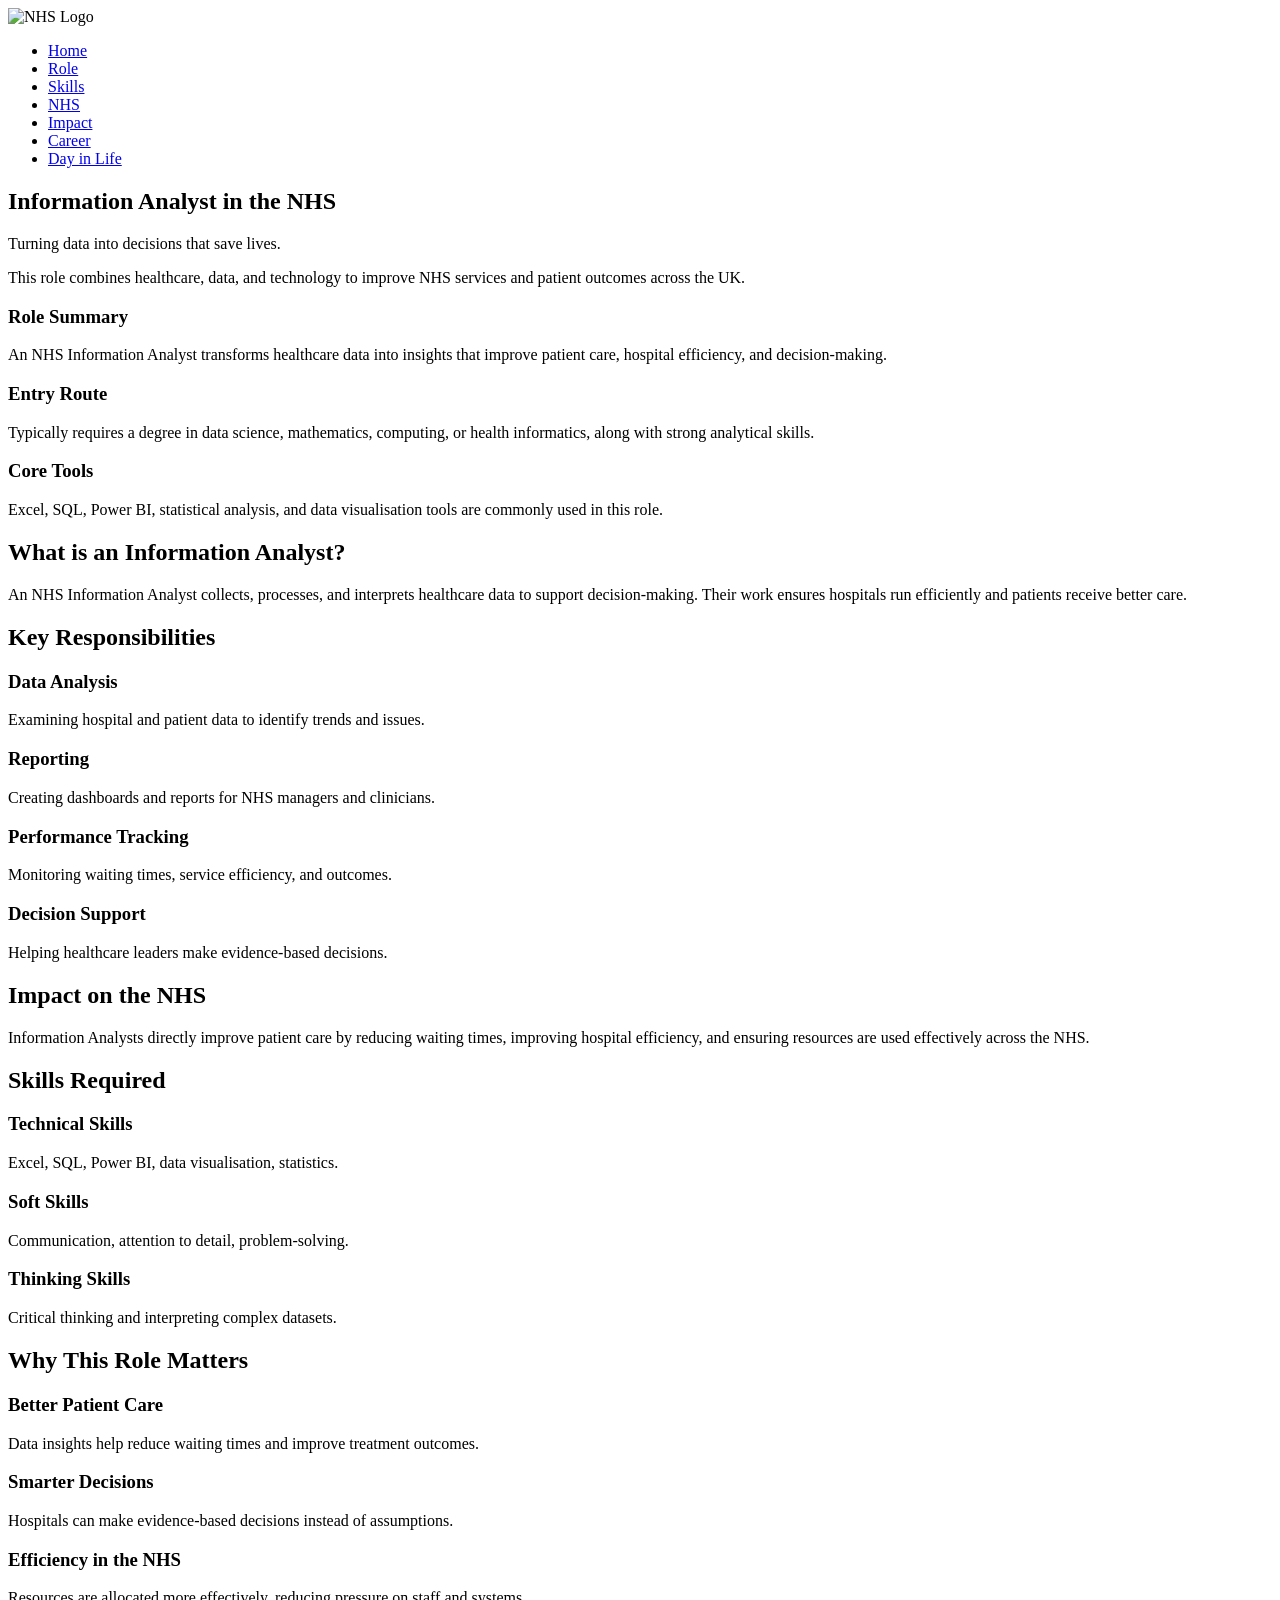
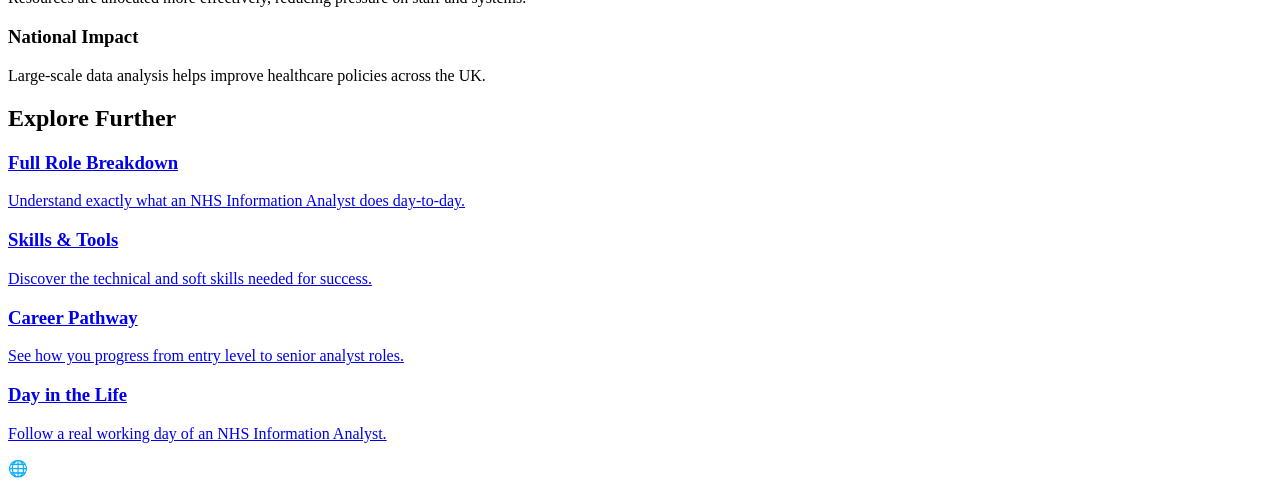
==== index.html @ d5e47838 "Rename Index.html to index.html" ====
<!DOCTYPE html>
<html>
<head>
<meta name="viewport" content="width=device-width, initial-scale=1.0">
  <title>NHS Information Analyst</title>
  <link rel="stylesheet" href="style.css">
</head>

<body>

<nav class="navbar">
  <div class="nav-left">
    <img src="images/logo.png" alt="NHS Logo">
  </div>

  <ul class="nav-links">
    <li><a href="index.html">Home</a></li>
    <li><a href="role.html">Role</a></li>
    <li><a href="skills.html">Skills</a></li>
    <li><a href="nhs.html">NHS</a></li>
    <li><a href="impact.html">Impact</a></li>
    <li><a href="career.html">Career</a></li>
    <li><a href="day.html">Day in Life</a></li>
  </ul>
</nav>

<section class="hero" style="--hero-image: url('images/home.jpg');">
  <div class="hero-overlay">
    <h1>Information Analyst in the NHS</h1>
    <p>Turning data into decisions that save lives.</p>
<p class="hero-subtext">
This role combines healthcare, data, and technology to improve NHS services and patient outcomes across the UK.
</p>
  </div>
</section>

<section class="snapshot">

  <div class="snapshot-card">
    <h3>Role Summary</h3>
    <p>
      An NHS Information Analyst transforms healthcare data into insights that improve patient care, hospital efficiency, and decision-making.
    </p>
  </div>

  <div class="snapshot-card">
    <h3>Entry Route</h3>
    <p>
      Typically requires a degree in data science, mathematics, computing, or health informatics, along with strong analytical skills.
    </p>
  </div>

  <div class="snapshot-card">
    <h3>Core Tools</h3>
    <p>
      Excel, SQL, Power BI, statistical analysis, and data visualisation tools are commonly used in this role.
    </p>
  </div>

</section>

<section class="content-preview">

  <h2>What is an Information Analyst?</h2>
  <p>
    An NHS Information Analyst collects, processes, and interprets healthcare data to support decision-making.
    Their work ensures hospitals run efficiently and patients receive better care.
  </p>

  <h2>Key Responsibilities</h2>

  <div class="info-grid">
    <div class="info-card">
      <h3>Data Analysis</h3>
      <p>Examining hospital and patient data to identify trends and issues.</p>
    </div>

    <div class="info-card">
      <h3>Reporting</h3>
      <p>Creating dashboards and reports for NHS managers and clinicians.</p>
    </div>

    <div class="info-card">
      <h3>Performance Tracking</h3>
      <p>Monitoring waiting times, service efficiency, and outcomes.</p>
    </div>

    <div class="info-card">
      <h3>Decision Support</h3>
      <p>Helping healthcare leaders make evidence-based decisions.</p>
    </div>
  </div>

  <h2>Impact on the NHS</h2>

  <div class="impact-box">
    <p>
      Information Analysts directly improve patient care by reducing waiting times, improving hospital efficiency,
      and ensuring resources are used effectively across the NHS.
    </p>
  </div>

  <h2>Skills Required</h2>

  <div class="info-grid">
    <div class="info-card">
      <h3>Technical Skills</h3>
      <p>Excel, SQL, Power BI, data visualisation, statistics.</p>
    </div>

    <div class="info-card">
      <h3>Soft Skills</h3>
      <p>Communication, attention to detail, problem-solving.</p>
    </div>

    <div class="info-card">
      <h3>Thinking Skills</h3>
      <p>Critical thinking and interpreting complex datasets.</p>
    </div>
  </div>

  <h2>Why This Role Matters</h2>

  <div class="why-matters">
    <div class="why-card">
      <h3>Better Patient Care</h3>
      <p>Data insights help reduce waiting times and improve treatment outcomes.</p>
    </div>

    <div class="why-card">
      <h3>Smarter Decisions</h3>
      <p>Hospitals can make evidence-based decisions instead of assumptions.</p>
    </div>

    <div class="why-card">
      <h3>Efficiency in the NHS</h3>
      <p>Resources are allocated more effectively, reducing pressure on staff and systems.</p>
    </div>

    <div class="why-card">
      <h3>National Impact</h3>
      <p>Large-scale data analysis helps improve healthcare policies across the UK.</p>
    </div>
  </div>

  <h2>Explore Further</h2>

  <div class="next-grid">

    <a href="role.html" class="next-card">
      <h3>Full Role Breakdown</h3>
      <p>Understand exactly what an NHS Information Analyst does day-to-day.</p>
    </a>

    <a href="skills.html" class="next-card">
      <h3>Skills & Tools</h3>
      <p>Discover the technical and soft skills needed for success.</p>
    </a>

    <a href="career.html" class="next-card">
      <h3>Career Pathway</h3>
      <p>See how you progress from entry level to senior analyst roles.</p>
    </a>

    <a href="day.html" class="next-card">
      <h3>Day in the Life</h3>
      <p>Follow a real working day of an NHS Information Analyst.</p>
    </a>

  </div>

</section>

<script>
document.addEventListener("DOMContentLoaded", () => {

  const navbar = document.querySelector(".navbar");

  window.addEventListener("scroll", () => {
    navbar.classList.toggle("scrolled", window.scrollY > 120);
  });

  const revealElements = document.querySelectorAll(
    '.snapshot-card, .info-card, .why-card, .next-card, .impact-box'
  );

  const revealObserver = new IntersectionObserver((entries) => {
    entries.forEach(entry => {
      if (entry.isIntersecting) {
        entry.target.classList.add('active');
      }
    });
  }, { threshold: 0.15 });

  revealElements.forEach(el => {
    el.classList.add('reveal');
    revealObserver.observe(el);
  });

});
</script>

<span class="globe">🌐</span>

</body>
</html>
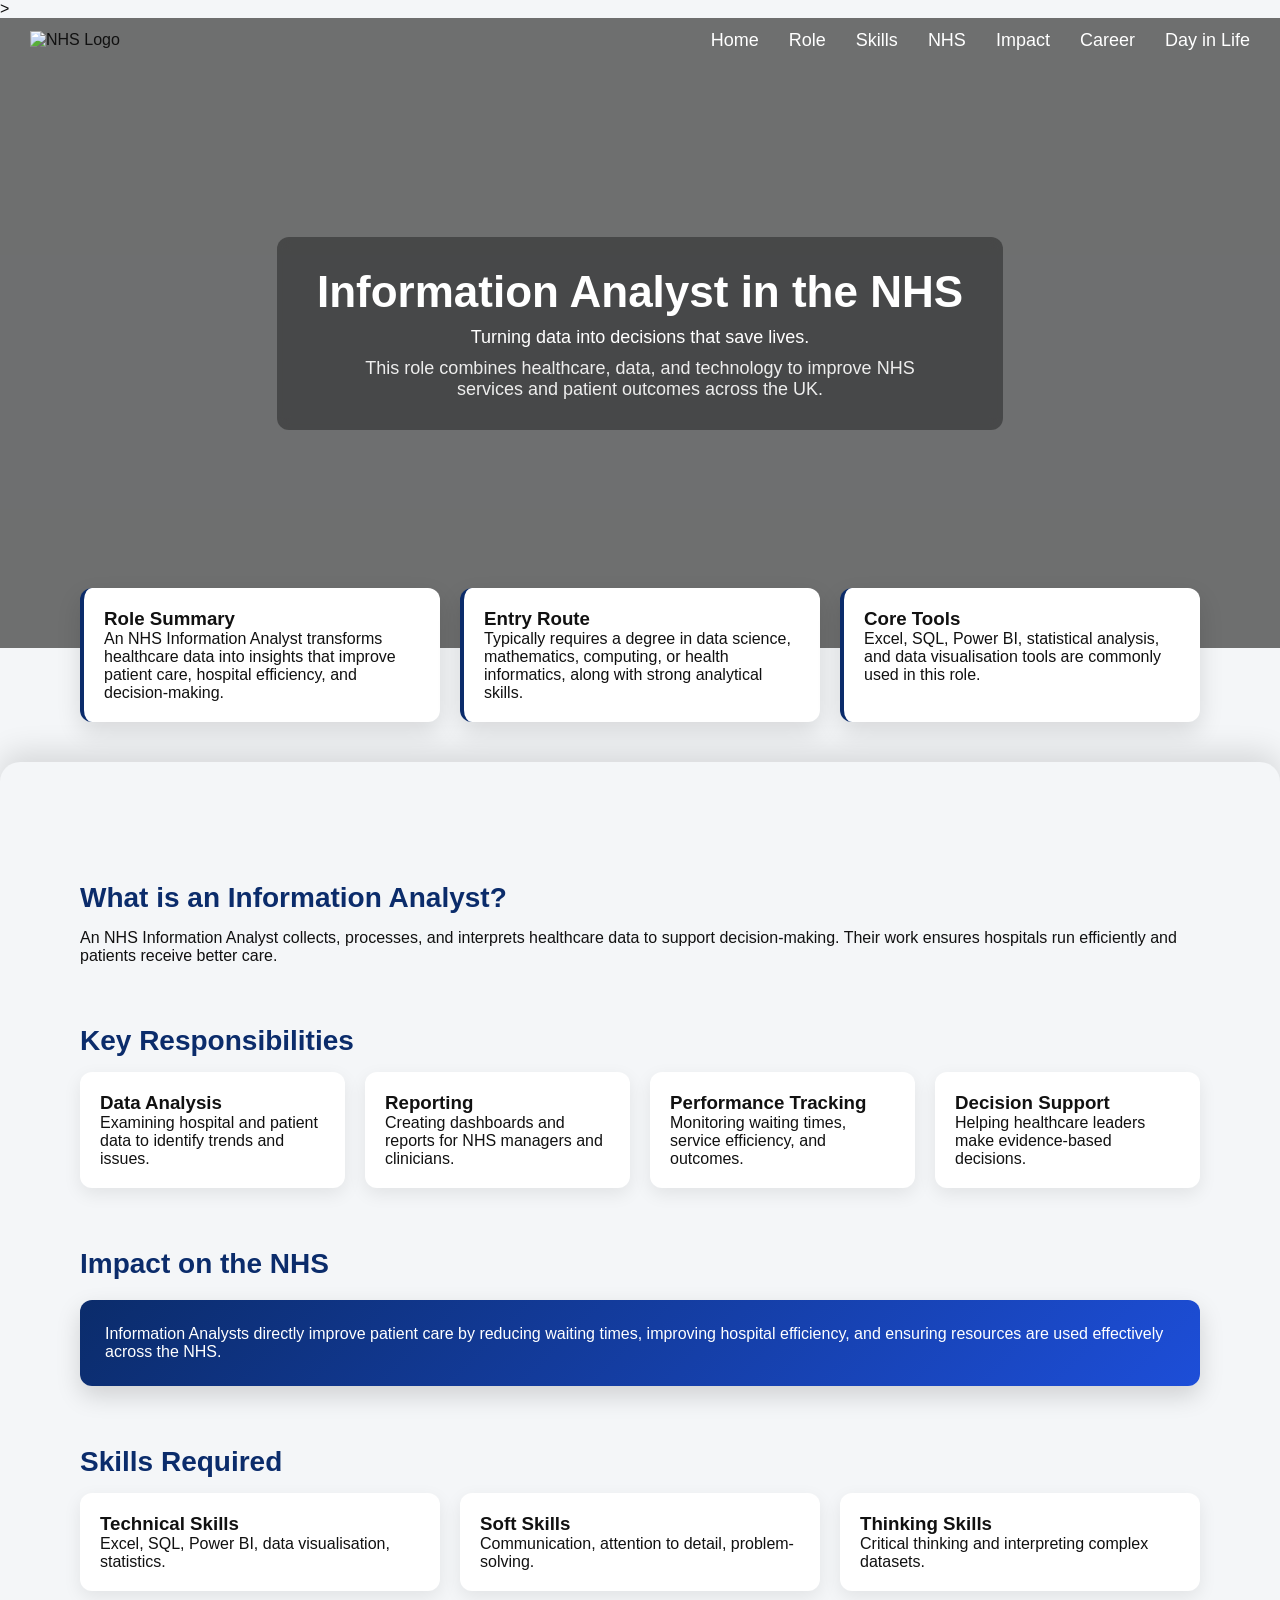
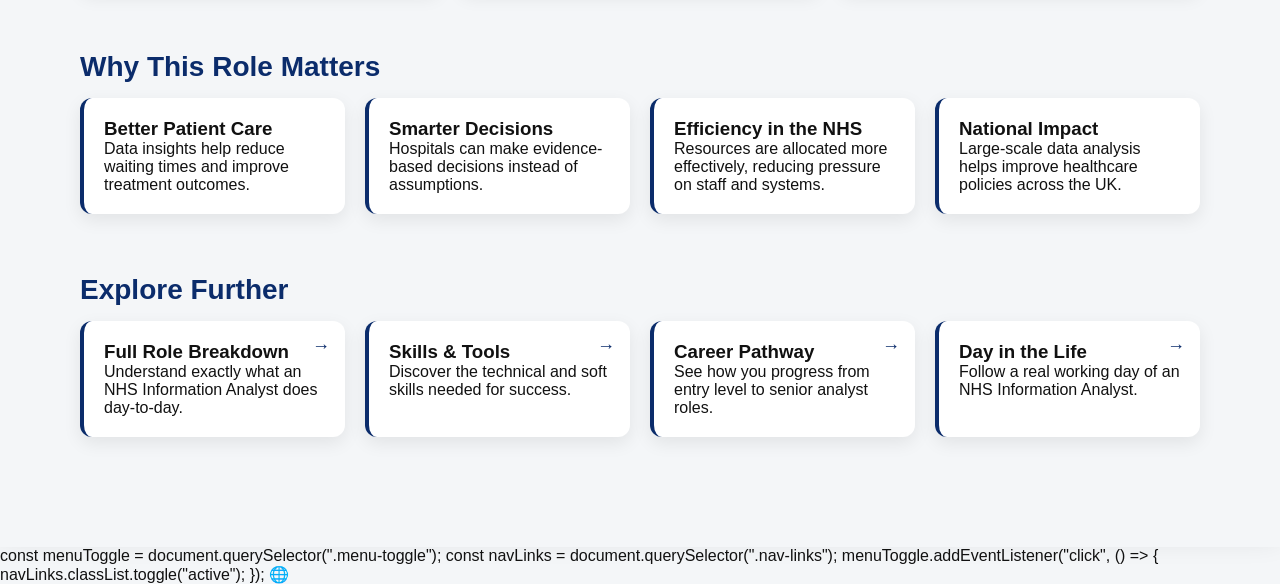
==== commit 56401b6e: "Update index.html" ====
--- a/index.html
+++ b/index.html
@@ -10,8 +10,10 @@
 
 <nav class="navbar">
   <div class="nav-left">
-    <img src="images/logo.png" alt="NHS Logo">
-  </div>
+    <img src="logo.png" alt="NHS Logo">
+  </div>
+
+  <div class="menu-toggle">☰ Menu</div>
 
   <ul class="nav-links">
     <li><a href="index.html">Home</a></li>
@@ -22,9 +24,9 @@
     <li><a href="career.html">Career</a></li>
     <li><a href="day.html">Day in Life</a></li>
   </ul>
-</nav>
-
-<section class="hero" style="--hero-image: url('images/home.jpg');">
+</nav>>
+
+<section class="hero" style="--hero-image: url('home.jpg');">
   <div class="hero-overlay">
     <h1>Information Analyst in the NHS</h1>
     <p>Turning data into decisions that save lives.</p>
@@ -199,7 +201,12 @@
 
 });
 </script>
-
+const menuToggle = document.querySelector(".menu-toggle");
+const navLinks = document.querySelector(".nav-links");
+
+menuToggle.addEventListener("click", () => {
+  navLinks.classList.toggle("active");
+});
 <span class="globe">🌐</span>
 
 </body>
--- a/style.css
+++ b/style.css
@@ -0,0 +1,404 @@
+* {
+  margin: 0;
+  padding: 0;
+  box-sizing: border-box;
+}
+
+html, body {
+  width: 100%;
+  overflow-x: hidden;
+  font-family: Arial, sans-serif;
+  background-color: #f4f6f8;
+  color: #111;
+  scroll-behavior: smooth;
+}
+
+/* ================= NAVBAR ================= */
+
+.navbar {
+  position: fixed;
+  top: 0;
+  left: 0;
+  width: 100%;
+  height: 80px;
+  padding: 0 30px;
+
+  display: flex;
+  align-items: center;
+  justify-content: space-between;
+
+  background: transparent;
+  z-index: 9999;
+  transition: background 0.3s ease;
+}
+
+.navbar.scrolled {
+  background-color: #0b2c6b;
+}
+
+.nav-left img {
+  height: 55px;
+}
+
+.nav-links {
+  list-style: none;
+  display: flex;
+  gap: 30px;
+}
+
+.nav-links a {
+  position: relative;
+  color: white;
+  text-decoration: none;
+  font-size: 18px;
+  font-weight: 500;
+}
+
+.nav-links a::after {
+  content: "";
+  position: absolute;
+  left: 50%;
+  bottom: -5px;
+  width: 0;
+  height: 2px;
+  background: white;
+  transform: translateX(-50%);
+  transition: 0.3s ease;
+}
+
+.nav-links a:hover::after {
+  width: 100%;
+}
+
+/* ================= HERO ================= */
+
+.hero {
+  height: 70vh;
+  width: 100%;
+  background-image: var(--hero-image);
+  background-size: cover;
+  background-position: center;
+  position: relative;
+
+  display: flex;
+  align-items: center;
+  justify-content: center;
+}
+
+.hero::before {
+  content: "";
+  position: absolute;
+  inset: 0;
+  background: rgba(0,0,0,0.55);
+}
+
+.hero-overlay {
+  position: relative;
+  z-index: 2;
+  text-align: center;
+  color: white;
+
+  background: rgba(0, 0, 0, 0.35);
+  padding: 30px 40px;
+  border-radius: 12px;
+  backdrop-filter: blur(6px);
+}
+
+.hero h1 {
+  font-size: 44px;
+  margin-bottom: 10px;
+}
+
+.hero p {
+  font-size: 18px;
+}
+
+/* ================= HERO EXTRA TEXT (NEW MARK BOOST) ================= */
+
+.hero-subtext {
+  margin-top: 10px;
+  font-size: 14px;
+  opacity: 0.9;
+  max-width: 600px;
+  margin-left: auto;
+  margin-right: auto;
+}
+
+/* ================= SNAPSHOT ================= */
+
+.snapshot {
+  display: grid;
+  grid-template-columns: repeat(auto-fit, minmax(240px, 1fr));
+  gap: 20px;
+
+  margin: -60px 80px 40px;
+  position: relative;
+  z-index: 10;
+}
+
+.snapshot-card {
+  background: white;
+  padding: 20px;
+  border-radius: 12px;
+
+  box-shadow: 0 10px 25px rgba(0,0,0,0.12);
+  border-left: 4px solid #0b2c6b;
+}
+
+/* ================= CONTENT ================= */
+
+.content-preview {
+  background: #f4f6f8;
+  padding: 60px 80px;
+  border-radius: 20px 20px 0 0;
+  box-shadow: 0 -10px 30px rgba(0,0,0,0.12);
+}
+
+.content-preview h2 {
+  color: #0b2c6b;
+  font-size: 28px;
+  margin: 60px 0 15px;
+}
+
+/* ================= INFO CARDS ================= */
+
+.info-grid,
+.why-matters,
+.next-grid {
+  display: grid;
+  grid-template-columns: repeat(auto-fit, minmax(220px, 1fr));
+  gap: 20px;
+  margin-bottom: 50px;
+}
+
+.info-card,
+.why-card,
+.next-card,
+.impact-box {
+  border-radius: 12px;
+}
+
+/* ================= CARDS ================= */
+
+.info-card {
+  background: white;
+  padding: 20px;
+  box-shadow: 0 6px 18px rgba(0,0,0,0.08);
+}
+
+.why-card {
+  background: white;
+  padding: 20px;
+  border-left: 4px solid #0b2c6b;
+  box-shadow: 0 6px 18px rgba(0,0,0,0.08);
+}
+
+/* ================= CLICKABLE CARDS ================= */
+
+.next-card {
+  display: block;
+  text-decoration: none;
+  color: inherit;
+
+  background: white;
+  padding: 20px;
+  border-left: 4px solid #0b2c6b;
+
+  box-shadow: 0 6px 18px rgba(0,0,0,0.08);
+
+  position: relative;
+  cursor: pointer;
+
+  transition: transform 0.25s ease, box-shadow 0.25s ease;
+}
+
+.next-card::after {
+  content: "→";
+  position: absolute;
+  right: 15px;
+  top: 15px;
+
+  font-size: 18px;
+  color: #0b2c6b;
+}
+
+.next-card:hover {
+  transform: translateY(-7px);
+  box-shadow: 0 14px 30px rgba(0,0,0,0.18);
+}
+
+/* ================= IMPACT ================= */
+
+.impact-box {
+  background: linear-gradient(135deg, #0b2c6b, #1d4ed8);
+  color: white;
+  padding: 25px;
+  margin: 20px 0 40px;
+  box-shadow: 0 10px 25px rgba(0,0,0,0.15);
+}
+
+/* ================= SCROLL REVEAL ================= */
+
+.reveal {
+  opacity: 0;
+  transform: translateY(40px);
+  transition: opacity 0.7s ease, transform 0.7s ease;
+}
+
+.reveal.active {
+  opacity: 1;
+  transform: translateY(0);
+}
+
+/* ================= RESPONSIVE ================= */
+
+@media (max-width: 800px) {
+  .snapshot {
+    margin: -40px 20px 30px;
+  }
+
+  .content-preview {
+    padding: 30px 20px;
+  }
+
+  .hero h1 {
+    font-size: 30px;
+  }
+}
+
+/* ================= MOBILE OPTIMISATION ================= */
+
+@media (max-width: 900px) {
+
+  /* NAVBAR */
+  .navbar {
+    padding: 0 15px;
+    height: 70px;
+  }
+
+  .nav-left img {
+    height: 45px;
+  }
+
+  .nav-links {
+    gap: 15px;
+    font-size: 14px;
+  }
+
+  /* HERO */
+  .hero {
+    height: 60vh;
+    padding: 0 15px;
+  }
+
+  .hero-overlay {
+    padding: 20px;
+  }
+
+  .hero h1 {
+    font-size: 26px;
+  }
+
+  .hero p {
+    font-size: 15px;
+  }
+
+  .hero-subtext {
+    font-size: 13px;
+  }
+
+  /* SNAPSHOT CARDS */
+  .snapshot {
+    margin: -40px 15px 30px;
+    gap: 15px;
+  }
+
+  .snapshot-card {
+    padding: 15px;
+  }
+
+  /* MAIN CONTENT */
+  .content-preview {
+    padding: 30px 15px;
+  }
+
+  .content-preview h2 {
+    font-size: 22px;
+  }
+
+  /* GRIDS STACK NICELY */
+  .info-grid,
+  .why-matters,
+  .next-grid {
+    grid-template-columns: 1fr;
+  }
+
+  /* CARDS */
+  .info-card,
+  .why-card,
+  .next-card {
+    padding: 15px;
+  }
+
+  /* IMPACT BOX */
+  .impact-box {
+    padding: 20px;
+  }
+
+}
+
+/* ================= SMALL PHONES ================= */
+
+@media (max-width: 500px) {
+
+  .hero h1 {
+    font-size: 22px;
+  }
+
+  .hero p {
+    font-size: 14px;
+  }
+
+  .nav-links {
+    display: none;
+  }
+
+}
+
+.menu-toggle {
+  display: none;
+  color: white;
+  font-size: 18px;
+  cursor: pointer;
+  font-weight: 600;
+}
+
+/* ONLY activates on small screens */
+@media (max-width: 700px) {
+
+  .menu-toggle {
+    display: block;
+  }
+
+  .nav-links {
+    position: absolute;
+    top: 70px;
+    left: 0;
+    width: 100%;
+
+    background: #0b2c6b;
+
+    flex-direction: column;
+    align-items: center;
+    gap: 20px;
+
+    padding: 20px 0;
+
+    display: none;
+  }
+
+  .nav-links.active {
+    display: flex;
+  }
+
+}
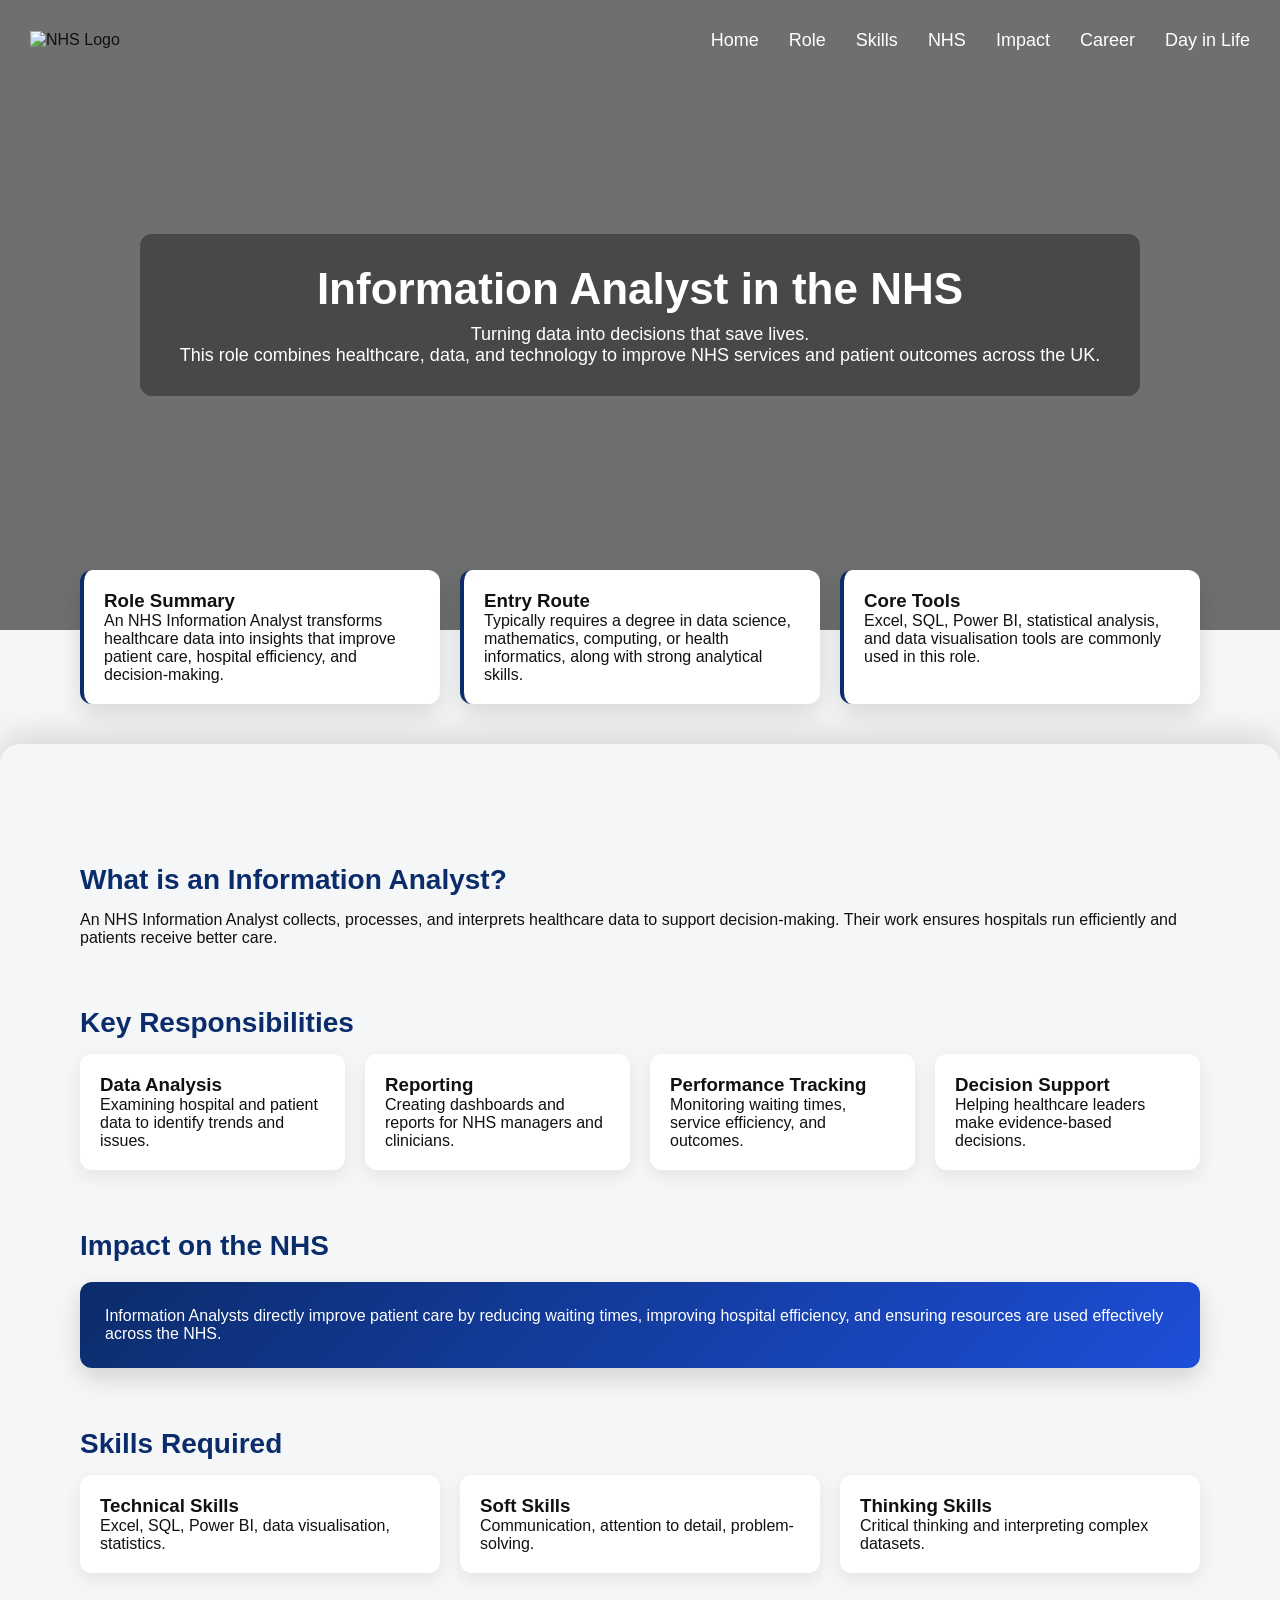
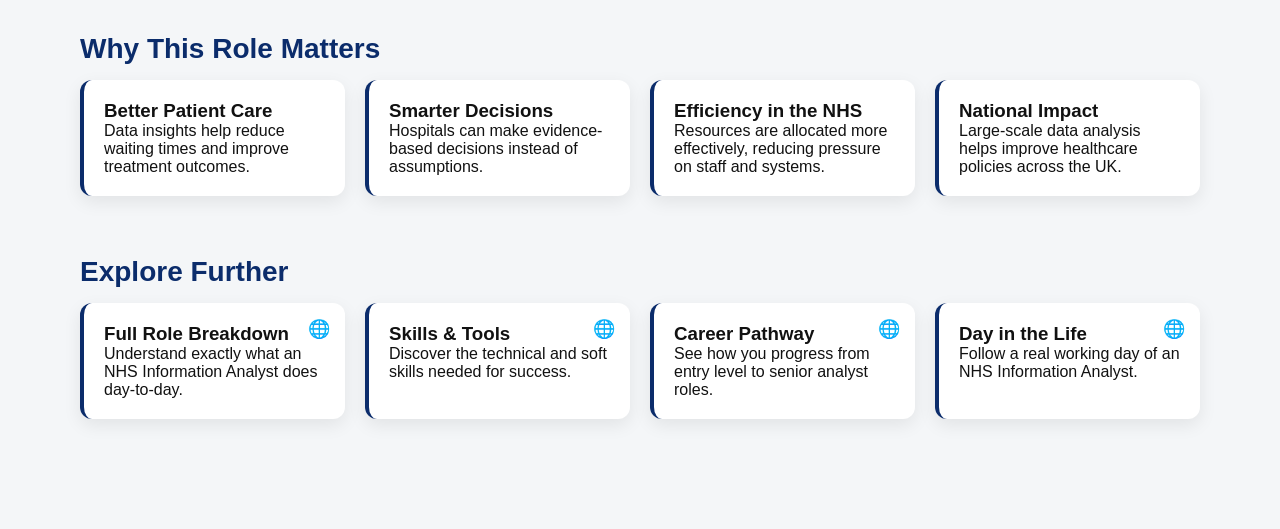
==== commit a71aa029: "Update index.html" ====
--- a/index.html
+++ b/index.html
@@ -2,13 +2,14 @@
 <html>
 <head>
 <meta name="viewport" content="width=device-width, initial-scale=1.0">
-  <title>NHS Information Analyst</title>
-  <link rel="stylesheet" href="style.css">
+<title>NHS Information Analyst</title>
+<link rel="stylesheet" href="style.css">
 </head>
 
 <body>
 
 <nav class="navbar">
+
   <div class="nav-left">
     <img src="logo.png" alt="NHS Logo">
   </div>
@@ -24,15 +25,16 @@
     <li><a href="career.html">Career</a></li>
     <li><a href="day.html">Day in Life</a></li>
   </ul>
-</nav>>
+
+</nav>
 
 <section class="hero" style="--hero-image: url('home.jpg');">
   <div class="hero-overlay">
     <h1>Information Analyst in the NHS</h1>
     <p>Turning data into decisions that save lives.</p>
-<p class="hero-subtext">
-This role combines healthcare, data, and technology to improve NHS services and patient outcomes across the UK.
-</p>
+    <p class="hero-subtext">
+      This role combines healthcare, data, and technology to improve NHS services and patient outcomes across the UK.
+    </p>
   </div>
 </section>
 
@@ -40,23 +42,17 @@
 
   <div class="snapshot-card">
     <h3>Role Summary</h3>
-    <p>
-      An NHS Information Analyst transforms healthcare data into insights that improve patient care, hospital efficiency, and decision-making.
-    </p>
+    <p>An NHS Information Analyst transforms healthcare data into insights that improve patient care, hospital efficiency, and decision-making.</p>
   </div>
 
   <div class="snapshot-card">
     <h3>Entry Route</h3>
-    <p>
-      Typically requires a degree in data science, mathematics, computing, or health informatics, along with strong analytical skills.
-    </p>
+    <p>Typically requires a degree in data science, mathematics, computing, or health informatics, along with strong analytical skills.</p>
   </div>
 
   <div class="snapshot-card">
     <h3>Core Tools</h3>
-    <p>
-      Excel, SQL, Power BI, statistical analysis, and data visualisation tools are commonly used in this role.
-    </p>
+    <p>Excel, SQL, Power BI, statistical analysis, and data visualisation tools are commonly used in this role.</p>
   </div>
 
 </section>
@@ -64,85 +60,38 @@
 <section class="content-preview">
 
   <h2>What is an Information Analyst?</h2>
-  <p>
-    An NHS Information Analyst collects, processes, and interprets healthcare data to support decision-making.
-    Their work ensures hospitals run efficiently and patients receive better care.
-  </p>
+  <p>An NHS Information Analyst collects, processes, and interprets healthcare data to support decision-making. Their work ensures hospitals run efficiently and patients receive better care.</p>
 
   <h2>Key Responsibilities</h2>
 
   <div class="info-grid">
-    <div class="info-card">
-      <h3>Data Analysis</h3>
-      <p>Examining hospital and patient data to identify trends and issues.</p>
-    </div>
-
-    <div class="info-card">
-      <h3>Reporting</h3>
-      <p>Creating dashboards and reports for NHS managers and clinicians.</p>
-    </div>
-
-    <div class="info-card">
-      <h3>Performance Tracking</h3>
-      <p>Monitoring waiting times, service efficiency, and outcomes.</p>
-    </div>
-
-    <div class="info-card">
-      <h3>Decision Support</h3>
-      <p>Helping healthcare leaders make evidence-based decisions.</p>
-    </div>
+    <div class="info-card"><h3>Data Analysis</h3><p>Examining hospital and patient data to identify trends and issues.</p></div>
+    <div class="info-card"><h3>Reporting</h3><p>Creating dashboards and reports for NHS managers and clinicians.</p></div>
+    <div class="info-card"><h3>Performance Tracking</h3><p>Monitoring waiting times, service efficiency, and outcomes.</p></div>
+    <div class="info-card"><h3>Decision Support</h3><p>Helping healthcare leaders make evidence-based decisions.</p></div>
   </div>
 
   <h2>Impact on the NHS</h2>
 
   <div class="impact-box">
-    <p>
-      Information Analysts directly improve patient care by reducing waiting times, improving hospital efficiency,
-      and ensuring resources are used effectively across the NHS.
-    </p>
+    <p>Information Analysts directly improve patient care by reducing waiting times, improving hospital efficiency, and ensuring resources are used effectively across the NHS.</p>
   </div>
 
   <h2>Skills Required</h2>
 
   <div class="info-grid">
-    <div class="info-card">
-      <h3>Technical Skills</h3>
-      <p>Excel, SQL, Power BI, data visualisation, statistics.</p>
-    </div>
-
-    <div class="info-card">
-      <h3>Soft Skills</h3>
-      <p>Communication, attention to detail, problem-solving.</p>
-    </div>
-
-    <div class="info-card">
-      <h3>Thinking Skills</h3>
-      <p>Critical thinking and interpreting complex datasets.</p>
-    </div>
+    <div class="info-card"><h3>Technical Skills</h3><p>Excel, SQL, Power BI, data visualisation, statistics.</p></div>
+    <div class="info-card"><h3>Soft Skills</h3><p>Communication, attention to detail, problem-solving.</p></div>
+    <div class="info-card"><h3>Thinking Skills</h3><p>Critical thinking and interpreting complex datasets.</p></div>
   </div>
 
   <h2>Why This Role Matters</h2>
 
   <div class="why-matters">
-    <div class="why-card">
-      <h3>Better Patient Care</h3>
-      <p>Data insights help reduce waiting times and improve treatment outcomes.</p>
-    </div>
-
-    <div class="why-card">
-      <h3>Smarter Decisions</h3>
-      <p>Hospitals can make evidence-based decisions instead of assumptions.</p>
-    </div>
-
-    <div class="why-card">
-      <h3>Efficiency in the NHS</h3>
-      <p>Resources are allocated more effectively, reducing pressure on staff and systems.</p>
-    </div>
-
-    <div class="why-card">
-      <h3>National Impact</h3>
-      <p>Large-scale data analysis helps improve healthcare policies across the UK.</p>
-    </div>
+    <div class="why-card"><h3>Better Patient Care</h3><p>Data insights help reduce waiting times and improve treatment outcomes.</p></div>
+    <div class="why-card"><h3>Smarter Decisions</h3><p>Hospitals can make evidence-based decisions instead of assumptions.</p></div>
+    <div class="why-card"><h3>Efficiency in the NHS</h3><p>Resources are allocated more effectively, reducing pressure on staff and systems.</p></div>
+    <div class="why-card"><h3>National Impact</h3><p>Large-scale data analysis helps improve healthcare policies across the UK.</p></div>
   </div>
 
   <h2>Explore Further</h2>
@@ -186,7 +135,7 @@
     '.snapshot-card, .info-card, .why-card, .next-card, .impact-box'
   );
 
-  const revealObserver = new IntersectionObserver((entries) => {
+  const observer = new IntersectionObserver((entries) => {
     entries.forEach(entry => {
       if (entry.isIntersecting) {
         entry.target.classList.add('active');
@@ -196,18 +145,20 @@
 
   revealElements.forEach(el => {
     el.classList.add('reveal');
-    revealObserver.observe(el);
+    observer.observe(el);
   });
+
+  const menuToggle = document.querySelector(".menu-toggle");
+  const navLinks = document.querySelector(".nav-links");
+
+  if (menuToggle) {
+    menuToggle.addEventListener("click", () => {
+      navLinks.classList.toggle("active");
+    });
+  }
 
 });
 </script>
-const menuToggle = document.querySelector(".menu-toggle");
-const navLinks = document.querySelector(".nav-links");
-
-menuToggle.addEventListener("click", () => {
-  navLinks.classList.toggle("active");
-});
-<span class="globe">🌐</span>
 
 </body>
 </html>
--- a/style.css
+++ b/style.css
@@ -40,6 +40,7 @@
   height: 55px;
 }
 
+/* NAV LINKS (DESKTOP) */
 .nav-links {
   list-style: none;
   display: flex;
@@ -70,6 +71,15 @@
   width: 100%;
 }
 
+/* MENU BUTTON (HIDDEN ON DESKTOP) */
+.menu-toggle {
+  display: none;
+  color: white;
+  font-size: 22px;
+  cursor: pointer;
+  font-weight: 600;
+}
+
 /* ================= HERO ================= */
 
 .hero {
@@ -113,17 +123,6 @@
   font-size: 18px;
 }
 
-/* ================= HERO EXTRA TEXT (NEW MARK BOOST) ================= */
-
-.hero-subtext {
-  margin-top: 10px;
-  font-size: 14px;
-  opacity: 0.9;
-  max-width: 600px;
-  margin-left: auto;
-  margin-right: auto;
-}
-
 /* ================= SNAPSHOT ================= */
 
 .snapshot {
@@ -160,7 +159,7 @@
   margin: 60px 0 15px;
 }
 
-/* ================= INFO CARDS ================= */
+/* ================= GRIDS ================= */
 
 .info-grid,
 .why-matters,
@@ -171,26 +170,18 @@
   margin-bottom: 50px;
 }
 
+/* ================= CARDS ================= */
+
 .info-card,
-.why-card,
-.next-card,
-.impact-box {
-  border-radius: 12px;
-}
-
-/* ================= CARDS ================= */
-
-.info-card {
-  background: white;
-  padding: 20px;
-  box-shadow: 0 6px 18px rgba(0,0,0,0.08);
-}
-
 .why-card {
   background: white;
   padding: 20px;
+  border-radius: 12px;
+  box-shadow: 0 6px 18px rgba(0,0,0,0.08);
+}
+
+.why-card {
   border-left: 4px solid #0b2c6b;
-  box-shadow: 0 6px 18px rgba(0,0,0,0.08);
 }
 
 /* ================= CLICKABLE CARDS ================= */
@@ -202,6 +193,7 @@
 
   background: white;
   padding: 20px;
+  border-radius: 12px;
   border-left: 4px solid #0b2c6b;
 
   box-shadow: 0 6px 18px rgba(0,0,0,0.08);
@@ -213,13 +205,11 @@
 }
 
 .next-card::after {
-  content: "→";
+  content: "🌐";
   position: absolute;
   right: 15px;
   top: 15px;
-
   font-size: 18px;
-  color: #0b2c6b;
 }
 
 .next-card:hover {
@@ -234,6 +224,7 @@
   color: white;
   padding: 25px;
   margin: 20px 0 40px;
+  border-radius: 12px;
   box-shadow: 0 10px 25px rgba(0,0,0,0.15);
 }
 
@@ -250,131 +241,18 @@
   transform: translateY(0);
 }
 
-/* ================= RESPONSIVE ================= */
-
-@media (max-width: 800px) {
-  .snapshot {
-    margin: -40px 20px 30px;
-  }
-
-  .content-preview {
-    padding: 30px 20px;
-  }
-
-  .hero h1 {
-    font-size: 30px;
-  }
-}
-
-/* ================= MOBILE OPTIMISATION ================= */
-
-@media (max-width: 900px) {
-
-  /* NAVBAR */
+/* ================= MOBILE ================= */
+
+@media (max-width: 950px) {
+
   .navbar {
-    padding: 0 15px;
+    padding: 0 20px;
     height: 70px;
   }
 
   .nav-left img {
     height: 45px;
   }
-
-  .nav-links {
-    gap: 15px;
-    font-size: 14px;
-  }
-
-  /* HERO */
-  .hero {
-    height: 60vh;
-    padding: 0 15px;
-  }
-
-  .hero-overlay {
-    padding: 20px;
-  }
-
-  .hero h1 {
-    font-size: 26px;
-  }
-
-  .hero p {
-    font-size: 15px;
-  }
-
-  .hero-subtext {
-    font-size: 13px;
-  }
-
-  /* SNAPSHOT CARDS */
-  .snapshot {
-    margin: -40px 15px 30px;
-    gap: 15px;
-  }
-
-  .snapshot-card {
-    padding: 15px;
-  }
-
-  /* MAIN CONTENT */
-  .content-preview {
-    padding: 30px 15px;
-  }
-
-  .content-preview h2 {
-    font-size: 22px;
-  }
-
-  /* GRIDS STACK NICELY */
-  .info-grid,
-  .why-matters,
-  .next-grid {
-    grid-template-columns: 1fr;
-  }
-
-  /* CARDS */
-  .info-card,
-  .why-card,
-  .next-card {
-    padding: 15px;
-  }
-
-  /* IMPACT BOX */
-  .impact-box {
-    padding: 20px;
-  }
-
-}
-
-/* ================= SMALL PHONES ================= */
-
-@media (max-width: 500px) {
-
-  .hero h1 {
-    font-size: 22px;
-  }
-
-  .hero p {
-    font-size: 14px;
-  }
-
-  .nav-links {
-    display: none;
-  }
-
-}
-
-.menu-toggle {
-  display: none;
-  color: white;
-  font-size: 18px;
-  cursor: pointer;
-  font-weight: 600;
-}
-
-/* ONLY activates on small screens */
-@media (max-width: 700px) {
 
   .menu-toggle {
     display: block;
@@ -401,4 +279,29 @@
     display: flex;
   }
 
-}
+  .hero {
+    height: 60vh;
+  }
+
+  .hero h1 {
+    font-size: 26px;
+  }
+
+  .hero p {
+    font-size: 15px;
+  }
+
+  .snapshot {
+    margin: -40px 15px 30px;
+  }
+
+  .content-preview {
+    padding: 30px 15px;
+  }
+
+  .info-grid,
+  .why-matters,
+  .next-grid {
+    grid-template-columns: 1fr;
+  }
+}
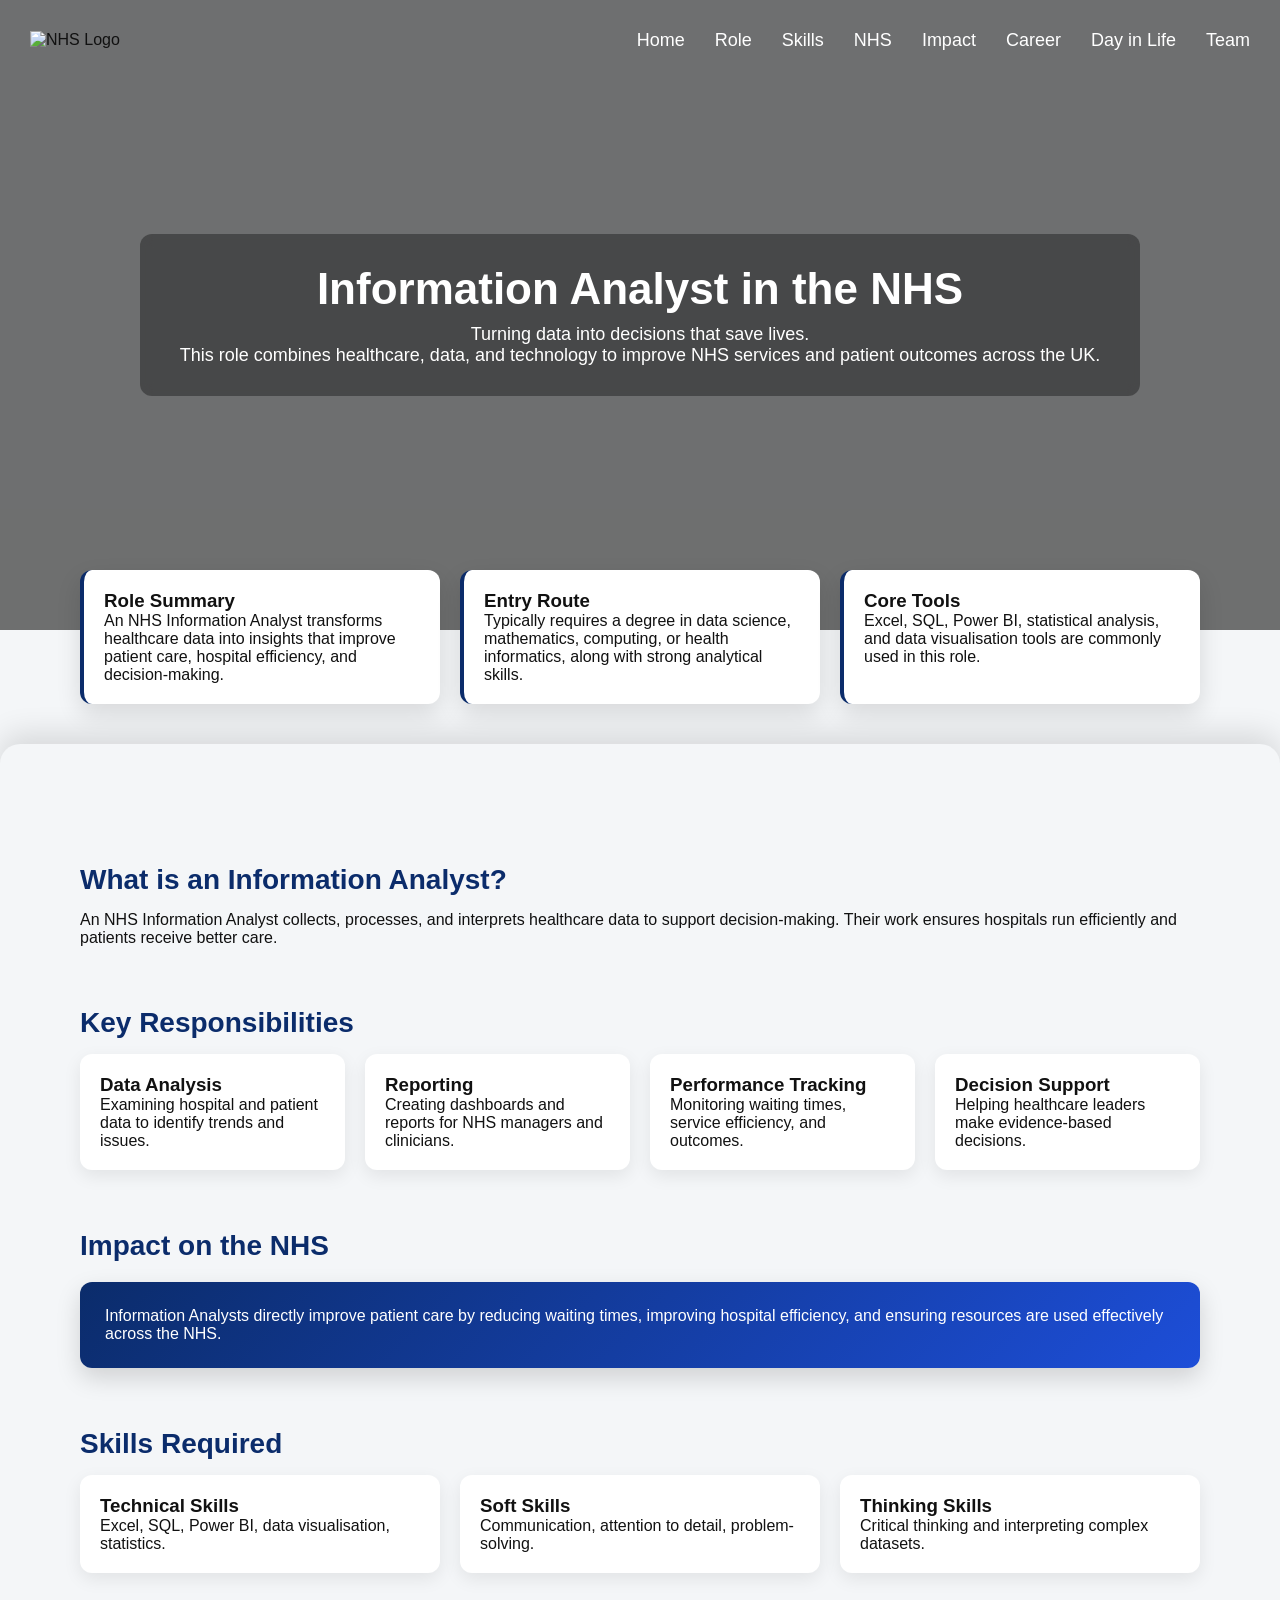
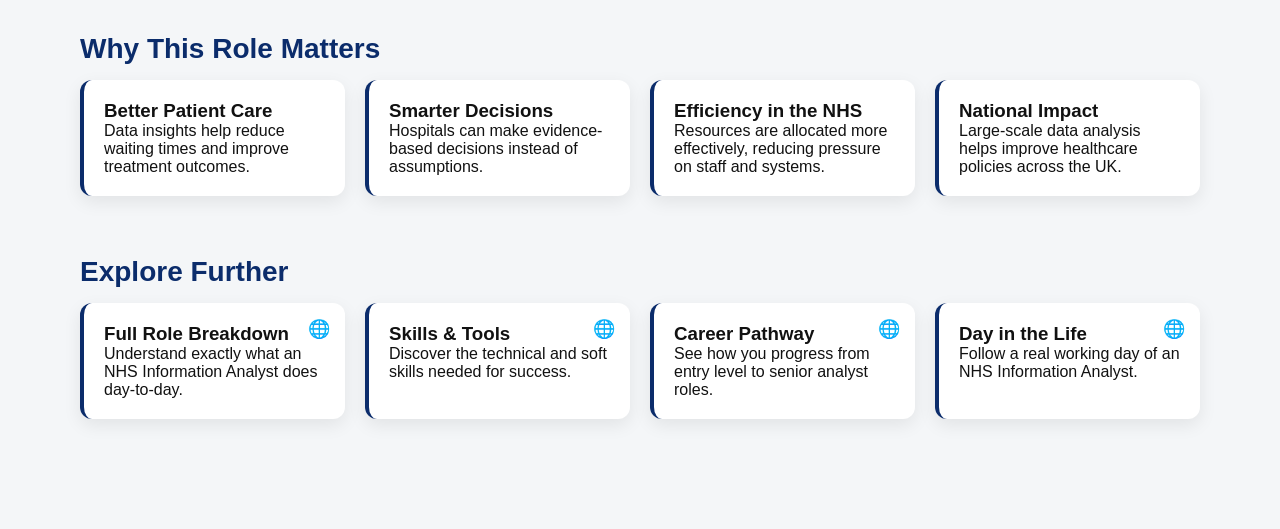
==== commit d52b51f4: "Update index.html" ====
--- a/index.html
+++ b/index.html
@@ -16,15 +16,16 @@
 
   <div class="menu-toggle">☰ Menu</div>
 
-  <ul class="nav-links">
-    <li><a href="index.html">Home</a></li>
-    <li><a href="role.html">Role</a></li>
-    <li><a href="skills.html">Skills</a></li>
-    <li><a href="nhs.html">NHS</a></li>
-    <li><a href="impact.html">Impact</a></li>
-    <li><a href="career.html">Career</a></li>
-    <li><a href="day.html">Day in Life</a></li>
-  </ul>
+<ul class="nav-links">
+  <li><a href="index.html">Home</a></li>
+  <li><a href="role.html">Role</a></li>
+  <li><a href="skills.html">Skills</a></li>
+  <li><a href="nhs.html">NHS</a></li>
+  <li><a href="impact.html">Impact</a></li>
+  <li><a href="career.html">Career</a></li>
+  <li><a href="day.html">Day in Life</a></li>
+  <li><a href="team.html">Team</a></li>
+</ul>
 
 </nav>
 
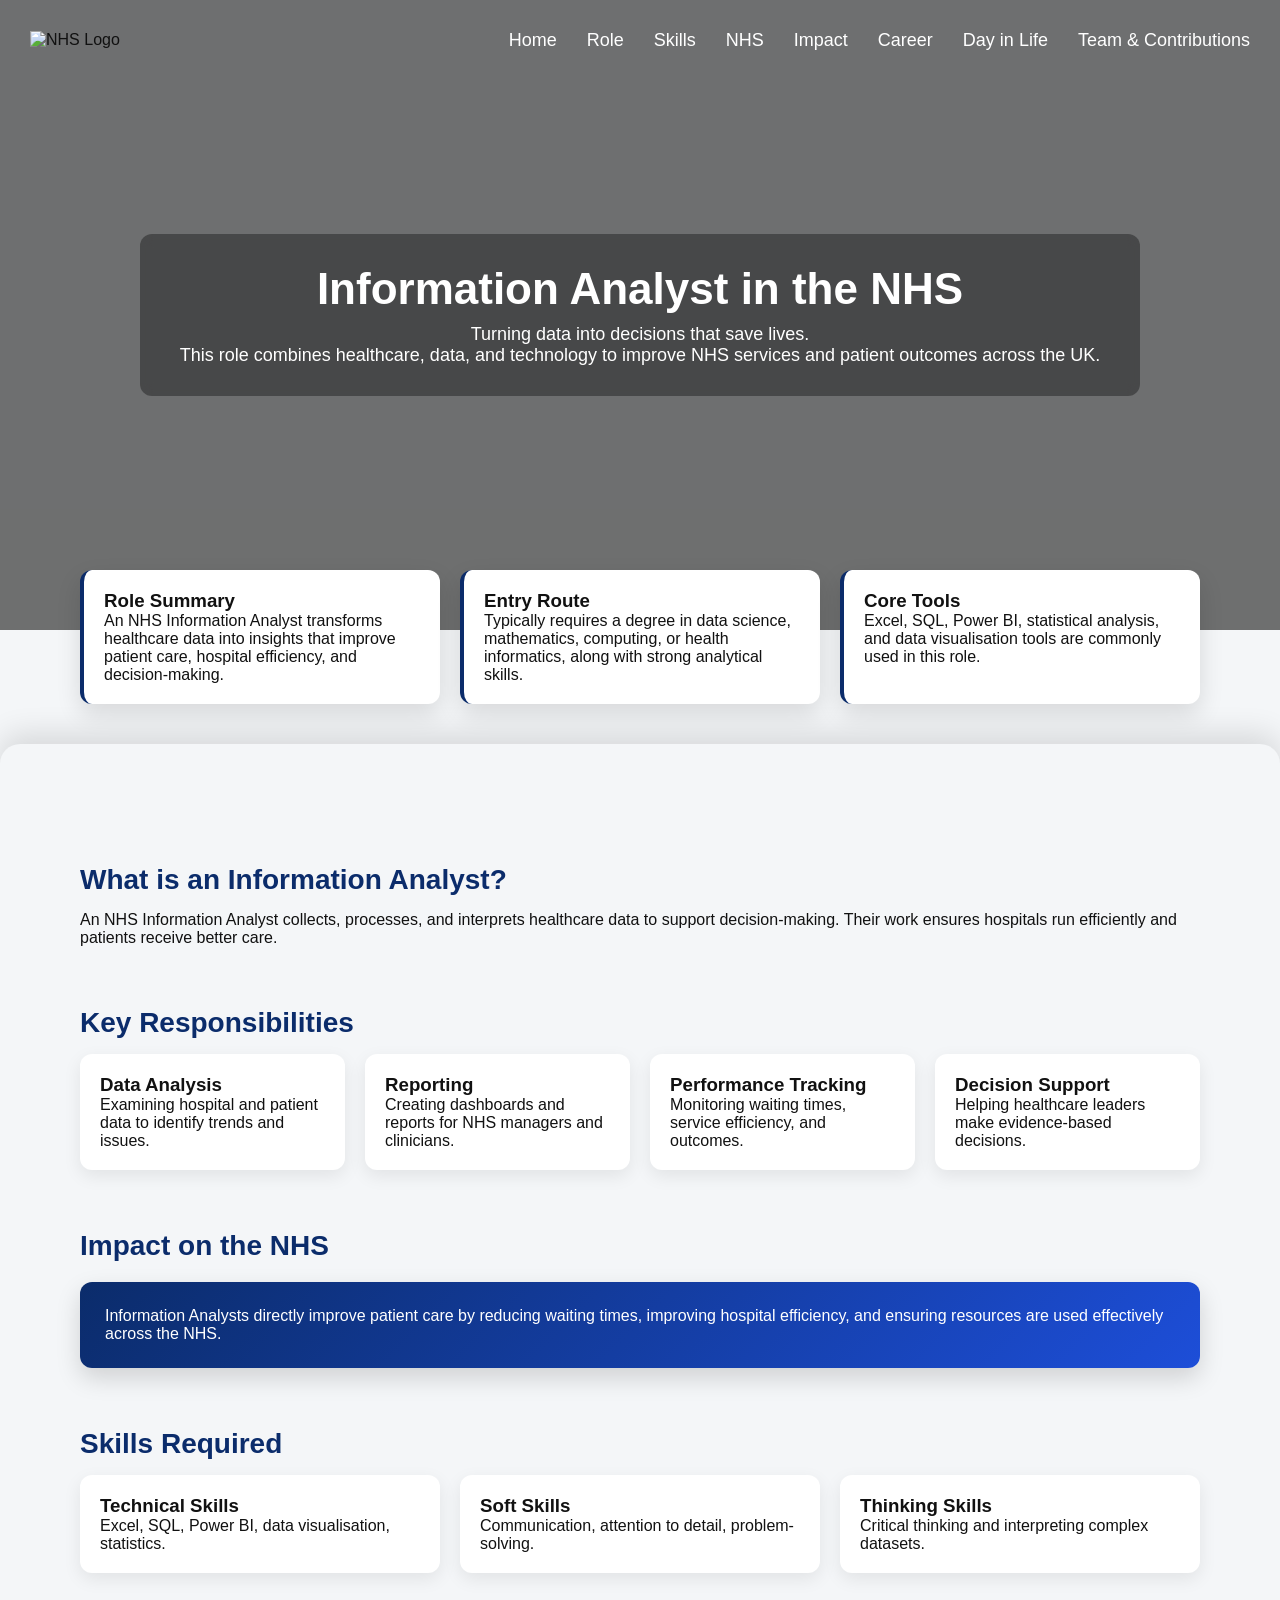
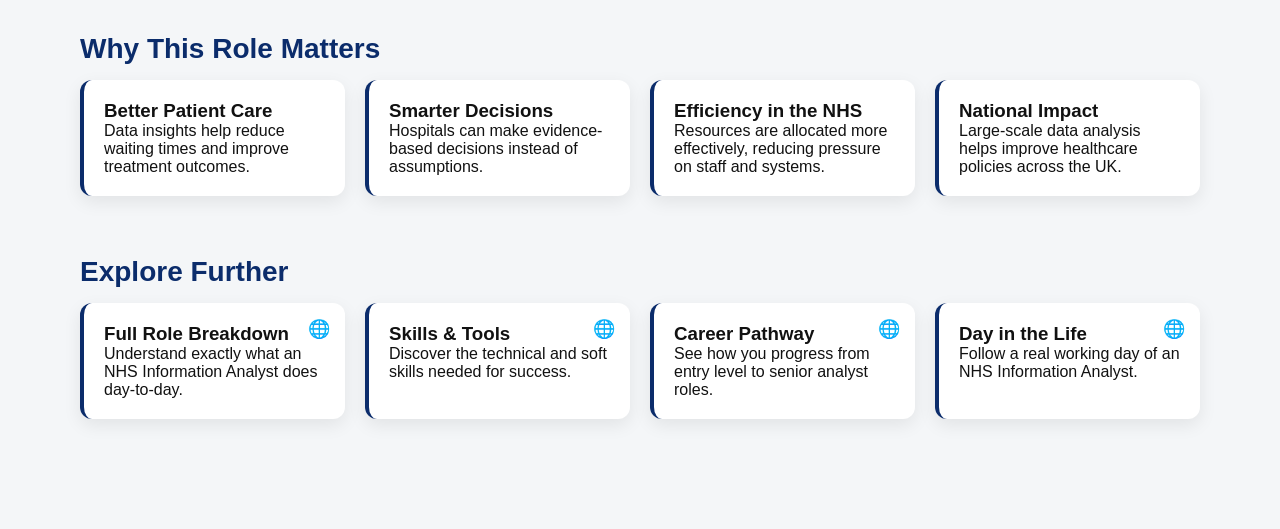
==== commit 27b6dae0: "Update index.html" ====
--- a/index.html
+++ b/index.html
@@ -24,7 +24,7 @@
   <li><a href="impact.html">Impact</a></li>
   <li><a href="career.html">Career</a></li>
   <li><a href="day.html">Day in Life</a></li>
-  <li><a href="team.html">Team</a></li>
+  <li><a href="team.html">Team & Contributions</a></li>
 </ul>
 
 </nav>
